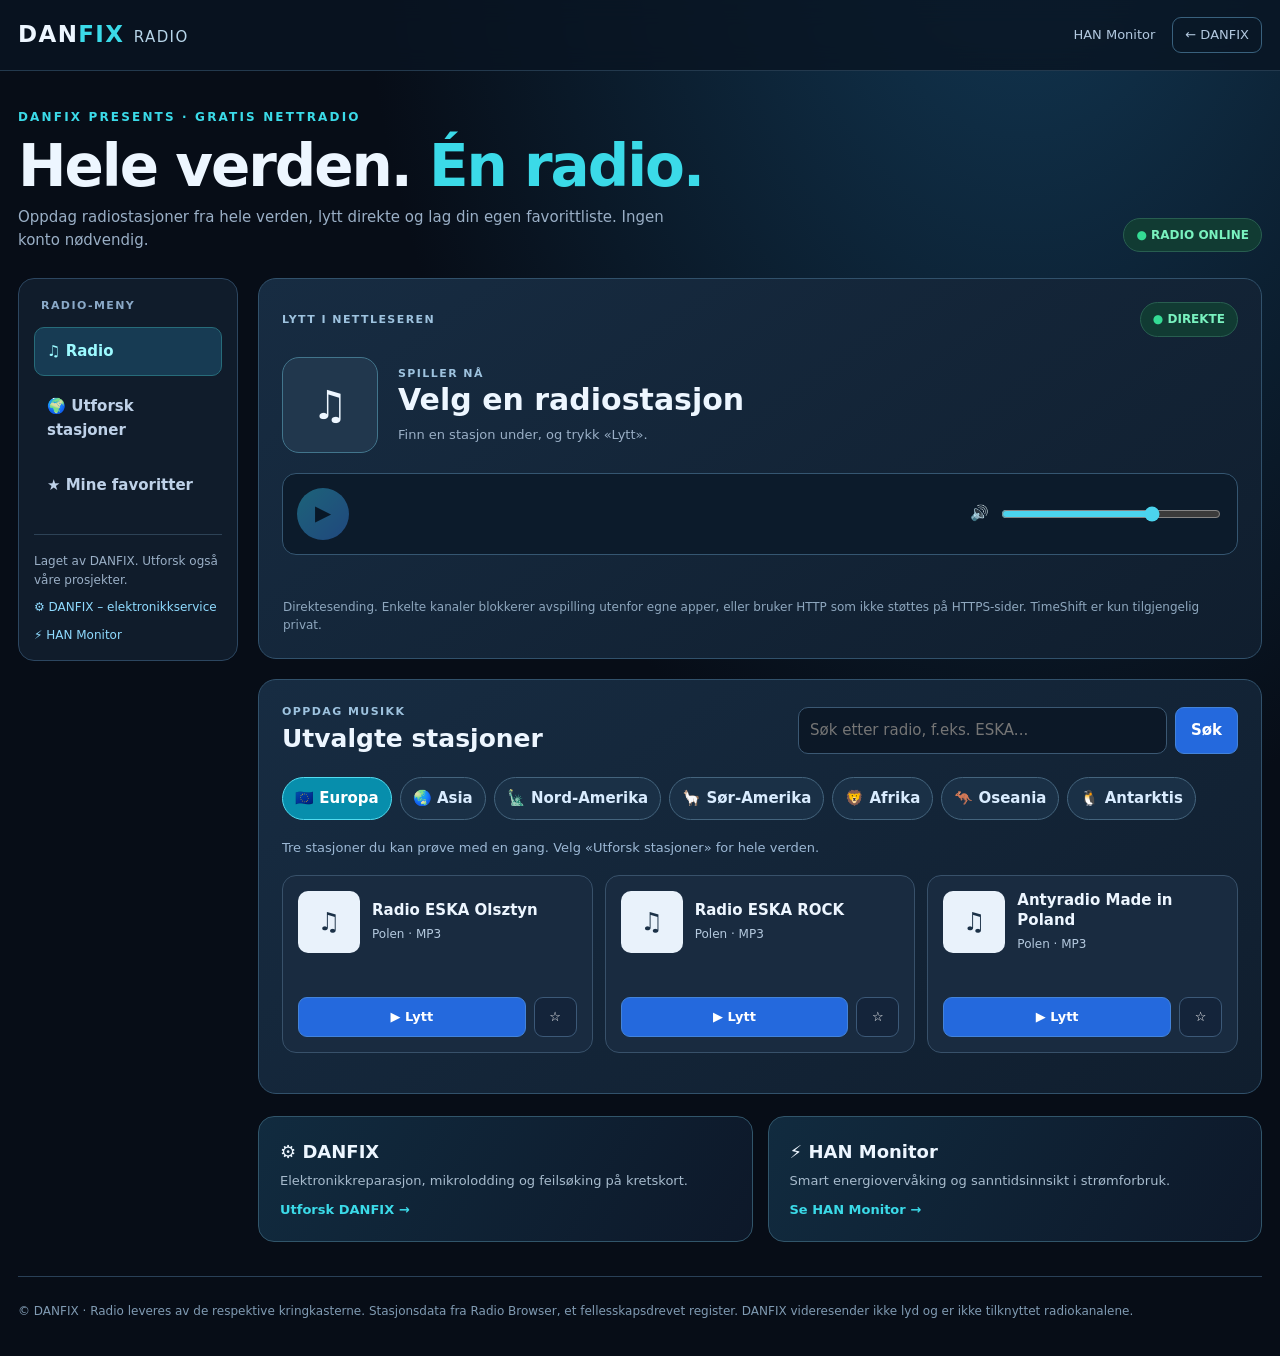
==== radio/index.html @ 921ca4c4 "Publish DANFIX RADIO public player at /radio/" ====
<!doctype html>
<html lang="nb">
<head>
<meta charset="utf-8">
<meta name="viewport" content="width=device-width,initial-scale=1">
<meta name="theme-color" content="#07111e">
<meta name="description" content="DANFIX RADIO – hør radiostasjoner fra hele verden. Utforsk land, finn favoritter og lytt gratis i nettleseren.">
<title>DANFIX RADIO | Radio fra hele verden</title>
<link rel="icon" href="../favicon.svg" type="image/svg+xml">
<style>
:root{color-scheme:dark;--bg:#070d17;--panel:#111e30;--panel2:#1b2c42;--line:#2c4660;--ink:#edf6ff;--muted:#9aafc6;--cyan:#3bdae8;--blue:#377df3;--green:#4ee3a5}
*{box-sizing:border-box}body{margin:0;background:radial-gradient(ellipse at 80% -10%,#123854 0,transparent 46%),var(--bg);color:var(--ink);font:15px/1.55 system-ui,-apple-system,"Segoe UI",sans-serif}a{color:inherit;text-decoration:none}button,input{font:inherit}button{cursor:pointer}button:focus-visible,a:focus-visible,input:focus-visible{outline:2px solid var(--cyan);outline-offset:3px}
.wrap{width:min(1320px,calc(100% - 36px));margin:auto}.top{border-bottom:1px solid #23394d;background:#091522ce;backdrop-filter:blur(12px)}.topin{display:flex;justify-content:space-between;gap:15px;align-items:center;padding:17px 0}.brand{font-size:23px;letter-spacing:.06em;font-weight:900}.brand span{color:var(--cyan)}.toplinks{display:flex;gap:17px;align-items:center;font-size:13px;color:#b3c9e0}.toplinks a:hover{color:var(--cyan)}.back{border:1px solid #39617d;border-radius:9px;padding:7px 12px}
.hero{display:flex;justify-content:space-between;gap:22px;align-items:end;padding:37px 0 26px}.eyebrow{color:var(--cyan);font-size:12px;letter-spacing:.18em;font-weight:850}.hero h1{font-size:clamp(34px,5vw,58px);line-height:1.05;margin:9px 0 9px;letter-spacing:-.035em}.hero h1 span{color:var(--cyan)}.hero p{color:var(--muted);max-width:670px;margin:0}.live{border:1px solid #285e50;background:#113b33;color:#79f2bf;border-radius:50px;padding:7px 12px;font-size:12px;font-weight:850;white-space:nowrap}.live:before{content:"● ";color:#34db94}
.layout{display:grid;grid-template-columns:220px minmax(0,1fr);gap:20px;align-items:start}.sidebar{position:sticky;top:17px;background:#101c2b;border:1px solid var(--line);border-radius:16px;padding:15px}.sidetitle{color:#8aa9c8;letter-spacing:.13em;font-size:11px;font-weight:800;margin:3px 7px 13px}.navbtn{width:100%;text-align:left;border:1px solid transparent;border-radius:10px;color:#bed1e8;background:transparent;padding:12px;font-weight:750;margin-bottom:6px}.navbtn.active,.navbtn:hover{background:#173b53;border-color:#276c7a;color:#9cfaff}.asidepromo{border-top:1px solid #2d4256;padding-top:17px;margin-top:18px;color:var(--muted);font-size:12px}.asidepromo a{display:block;margin-top:9px;color:#8fdbff}
.panel{background:linear-gradient(145deg,#172c42,#101e2e);border:1px solid #31516b;border-radius:18px;padding:23px;margin-bottom:20px}.playerhead{display:flex;justify-content:space-between;gap:12px;align-items:center}.kicker{font-weight:850;font-size:11px;color:#9ec3df;letter-spacing:.13em}.now{display:flex;align-items:center;gap:20px;margin:20px 0}.art{width:96px;height:96px;background:#21374d;border:1px solid #42758c;border-radius:17px;display:grid;place-items:center;flex:none;overflow:hidden;font-size:40px}.art img{max-width:100%;max-height:100%;object-fit:contain}.now h2{font-size:clamp(20px,2.5vw,30px);margin:0 0 7px;line-height:1.2;overflow-wrap:anywhere}.subtle{color:var(--muted);font-size:13px}.controls{display:flex;align-items:center;gap:15px;border:1px solid #355671;border-radius:14px;padding:14px;background:#0c1b2b}.play{height:52px;width:52px;border:none;border-radius:50%;background:linear-gradient(135deg,#37cff0,#408bfb);color:#031323;font-weight:900;font-size:21px;flex:none}.play:disabled{opacity:.4}.vol{flex:1;display:flex;align-items:center;gap:10px;justify-content:flex-end}.vol input{accent-color:#4bd4ee;width:min(220px,60%)}.status{min-height:23px;color:#8bd8ff;margin:12px 2px 0;font-size:13px}.status.error{color:#ffadb5}.hint{margin:8px 1px 0;color:#8ea7be;font-size:12px}
.browsehead{display:flex;gap:13px;align-items:center;justify-content:space-between;flex-wrap:wrap}.browsehead h2{margin:0;font-size:25px}.search{display:flex;gap:8px;flex:1;max-width:440px;min-width:240px}.search input{min-width:0;flex:1;background:#0c1827;border:1px solid #3b5873;border-radius:10px;color:#eef5ff;padding:11px}.btn{border:1px solid #4383da;background:#2469dd;color:#fff;font-weight:750;border-radius:9px;padding:10px 15px}.btn:hover{filter:brightness(1.13)}.btn.outline{background:#14243a;border-color:#3c5978}.btn:disabled{opacity:.45;cursor:not-allowed}
.tabs{display:flex;gap:8px;flex-wrap:wrap;margin:18px 0}.tab{padding:9px 12px;border-radius:50px;background:#1a3046;border:1px solid #44647d;color:#d9ecff;font-weight:700}.tab.active{background:#078eac;border-color:#53dcf0;color:white}
.sectiontitle{font-size:19px;margin:15px 0 7px}.count{color:#9cb8d5;font-size:13px}.countries{display:grid;grid-template-columns:repeat(auto-fill,minmax(133px,1fr));gap:11px;margin-top:16px}.country{min-height:147px;border:1px solid #38516a;background:#1a2a3d;border-radius:14px;color:#ecf4ff;display:flex;flex-direction:column;align-items:center;justify-content:center;gap:7px;padding:12px 6px;text-align:center}.country:hover,.station:hover{border-color:#4dcce3;background:#20374d}.flag{width:85px;height:61px;display:grid;place-items:center;font-size:48px}.flag img{width:80px;max-height:53px;object-fit:contain;border-radius:2px;filter:drop-shadow(0 4px 4px #0006)}.country strong{font-size:13px;line-height:1.25}.country small{font-size:12px;color:#a5bdd5}
.stations{display:grid;grid-template-columns:repeat(auto-fill,minmax(245px,1fr));gap:12px;margin-top:17px}.station{border:1px solid #38516a;border-radius:14px;background:#192b40;padding:15px;min-height:178px;display:flex;flex-direction:column;gap:13px}.stationtop{display:flex;gap:12px;align-items:center;min-width:0}.logo{width:62px;height:62px;border-radius:10px;background:#e9f2fb;color:#1b3147;display:grid;place-items:center;flex:none;overflow:hidden;font-size:25px}.logo img{width:100%;height:100%;object-fit:contain}.stationname{font-weight:800;font-size:15px;line-height:1.3;overflow-wrap:anywhere}.stationmeta{color:#b4c9de;font-size:12px;margin-top:5px}.stationactions{display:flex;gap:8px;margin-top:auto}.stationactions .btn{flex:1;font-size:13px;padding:9px}.stationactions .heart{flex:none;min-width:43px}.muted{color:var(--muted)}.hidden{display:none!important}.footerpromos{display:grid;grid-template-columns:1fr 1fr;gap:15px;margin:22px 0 34px}.promo{border:1px solid #31556a;background:linear-gradient(120deg,#112b3f,#0d1829);padding:21px;border-radius:16px;display:block}.promo:hover{border-color:#52dfdf}.promo strong{font-size:18px}.promo p{margin:5px 0 0;color:#a7bbcd;font-size:13px}.promo .arrow{color:var(--cyan);font-weight:700;font-size:13px;margin-top:9px}footer{border-top:1px solid #294057;padding:25px 0 35px;color:#809bb3;font-size:12px}
@media(max-width:760px){.layout{display:block}.sidebar{position:static;display:flex;flex-wrap:wrap;align-items:center;gap:6px;margin-bottom:15px;padding:9px}.sidetitle,.asidepromo{display:none}.navbtn{width:auto;flex:1;text-align:center;margin:0}.hero{padding:25px 0 21px}.live{display:none}.panel{padding:16px}.footerpromos{grid-template-columns:1fr}.toplinks{gap:8px}.toplinks .optional{display:none}}@media(max-width:460px){.wrap{width:calc(100% - 22px)}.search{min-width:100%;max-width:none}.countries{grid-template-columns:repeat(2,minmax(0,1fr))}.now{gap:12px}.art{height:77px;width:77px}.vol input{width:95px}.brand{font-size:19px}.toplinks{font-size:12px}}
</style>
</head>
<body>
<header class="top"><div class="wrap topin"><a class="brand" href="../" aria-label="DANFIX hjemmeside">DAN<span>FIX</span> <span style="font-weight:500;color:#b7d5e9;font-size:15px">RADIO</span></a><div class="toplinks"><a class="optional" href="https://hanmonitor.no/" target="_blank" rel="noopener">HAN Monitor</a><a class="back" href="../">← DANFIX</a></div></div></header>
<div class="wrap">
<div class="hero"><div><div class="eyebrow">DANFIX PRESENTS · GRATIS NETTRADIO</div><h1>Hele verden. <span>Én radio.</span></h1><p>Oppdag radiostasjoner fra hele verden, lytt direkte og lag din egen favorittliste. Ingen konto nødvendig.</p></div><div class="live">RADIO ONLINE</div></div>
<div class="layout">
<aside class="sidebar"><div class="sidetitle">RADIO-MENY</div><button class="navbtn active" data-view="radio">♫ Radio</button><button class="navbtn" data-view="browser">🌍 Utforsk stasjoner</button><button class="navbtn" data-view="favorites">★ Mine favoritter</button><div class="asidepromo">Laget av DANFIX. Utforsk også våre prosjekter.<a href="../">⚙ DANFIX – elektronikkservice</a><a href="https://hanmonitor.no/" target="_blank" rel="noopener">⚡ HAN Monitor</a></div></aside>
<main>
<section class="panel" id="playerPanel">
<div class="playerhead"><span class="kicker">LYTT I NETTLESEREN</span><span class="live">DIREKTE</span></div>
<div class="now"><div class="art" id="nowArt">♫</div><div><div class="kicker">SPILLER NÅ</div><h2 id="nowTitle">Velg en radiostasjon</h2><div class="subtle" id="nowDetail">Finn en stasjon under, og trykk «Lytt».</div></div></div>
<div class="controls"><button class="play" id="toggle" aria-label="Spill eller pause" disabled>▶</button><div class="vol"><span aria-hidden="true">🔊</span><input id="volume" type="range" min="0" max="100" value="70" aria-label="Volum"></div></div>
<audio id="audio" preload="none"></audio><div class="status" id="status" role="status" aria-live="polite"></div><p class="hint">Direktesending. Enkelte kanaler blokkerer avspilling utenfor egne apper, eller bruker HTTP som ikke støttes på HTTPS-sider. TimeShift er kun tilgjengelig privat.</p>
</section>
<section class="panel" id="catalog">
<div class="browsehead"><div><div class="kicker">OPPDAG MUSIKK</div><h2 id="heading">Utforsk radiostasjoner</h2></div><form class="search" id="searchForm"><input id="searchInput" type="search" minlength="2" placeholder="Søk etter radio, f.eks. ESKA..." aria-label="Søk etter radiostasjon" required><button class="btn" type="submit">Søk</button></form></div>
<div id="continentTabs" class="tabs"></div><div class="count" id="notice" aria-live="polite">Laster radiokatalogen…</div>
<div class="countries" id="countries"></div><div class="stations hidden" id="stations"></div><div style="text-align:center;margin-top:17px"><button class="btn outline hidden" id="more">Vis flere stasjoner</button></div>
</section>
<div class="footerpromos">
<a class="promo" href="../"><strong>⚙ DANFIX</strong><p>Elektronikkreparasjon, mikrolodding og feilsøking på kretskort.</p><div class="arrow">Utforsk DANFIX →</div></a>
<a class="promo" href="https://hanmonitor.no/" target="_blank" rel="noopener"><strong>⚡ HAN Monitor</strong><p>Smart energiovervåking og sanntidsinnsikt i strømforbruk.</p><div class="arrow">Se HAN Monitor →</div></a>
</div>
</main></div>
<footer>© DANFIX · Radio leveres av de respektive kringkasterne. Stasjonsdata fra Radio Browser, et fellesskapsdrevet register. DANFIX videresender ikke lyd og er ikke tilknyttet radiokanalene.</footer>
</div>
<script>
"use strict";
const $=id=>document.getElementById(id);
const audio=$("audio"),status=$("status");
const mirrors=["https://de1.api.radio-browser.info","https://at1.api.radio-browser.info","https://nl1.api.radio-browser.info"];
const continents=[
{id:"EU",name:"Europa",icon:"🇪🇺",codes:"AD AL AT AX BA BE BG BY CH CY CZ DE DK EE ES FI FO FR GB GG GI GR HR HU IE IM IS IT JE LI LT LU LV MC MD ME MK MT NL NO PL PT RO RS RU SE SI SJ SK SM TR UA VA XK"},
{id:"AS",name:"Asia",icon:"🌏",codes:"AE AF AM AZ BD BH BN BT CN GE HK ID IL IN IQ IR JO JP KG KH KP KR KW KZ LA LB LK MM MN MO MV MY NP PH PK PS QA SA SG SY TH TJ TL TM TW UZ VN YE"},
{id:"NA",name:"Nord-Amerika",icon:"🗽",codes:"AG AI AW BB BL BM BQ BS BZ CA CR CU CW DM DO GD GL GP GT HN HT JM KN KY LC MF MQ MS MX NI PA PM PR SV SX TC TT US VG VI"},
{id:"SA",name:"Sør-Amerika",icon:"🦙",codes:"AR BO CL CO EC FK GF GY PE PY SR UY VE"},
{id:"AF",name:"Afrika",icon:"🦁",codes:"AO BF BI BJ BW CD CF CG CI CM CV DJ DZ EG EH ER ET GA GH GM GN GQ GW KE KM LR LS LY MA MG ML MR MU MW MZ NA NE NG RE RW SC SD SH SL SO SS ST SZ TD TG TN TZ UG YT ZA ZM ZW"},
{id:"OC",name:"Oseania",icon:"🦘",codes:"AS AU CK FJ FM GU KI MH MP NC NF NR NU NZ PF PG PN PW SB TK TO TV UM VU WF WS"},
{id:"AN",name:"Antarktis",icon:"🐧",codes:"AQ BV GS HM TF"}];
const sample=[
{name:"Radio ESKA Olsztyn",url:"https://ic1.smcdn.pl/2520-1.mp3",countrycode:"PL",favicon:"https://www.eska.pl/favicon.ico",codec:"MP3"},
{name:"Radio ESKA ROCK",url:"https://ic2.smcdn.pl/5380-1.mp3",countrycode:"PL",favicon:"",codec:"MP3"},
{name:"Antyradio Made in Poland",url:"https://an01.cdn.eurozet.pl/ANTPOL.mp3",countrycode:"PL",favicon:"",codec:"MP3"}
];
let countries=[],current="EU",page="radio",query=null,offset=0,loading=false,active=null;
const LIMIT=36,locale=new Intl.DisplayNames(["nb"],{type:"region"});
let favorites=[];try{const x=JSON.parse(localStorage.getItem("danfix-radio-favorites-v1")||"[]");if(Array.isArray(x))favorites=x.filter(v=>v&&typeof v.url==="string"&&typeof v.name==="string").slice(0,200)}catch{}
function safe(url){try{const x=new URL(url,location.href);return ["https:","http:"].includes(x.protocol)&&!x.username&&!x.password?x.href:null}catch{return null}}
function el(tag,cls,txt){const x=document.createElement(tag);if(cls)x.className=cls;if(txt!==undefined)x.textContent=String(txt);return x}
function flag(code){return /^[A-Z]{2}$/.test(code)?[...code].map(c=>String.fromCodePoint(c.charCodeAt(0)+127397)).join(""):"🌐"}
function countryName(code){try{return locale.of(code)||code}catch{return code}}
function say(t,error=false){status.textContent=t;status.className="status"+(error?" error":"")}
function note(t){$("notice").textContent=t}
function normalize(s){return {name:String(s.name||"Ukjent stasjon").trim().slice(0,90),url:safe(s.url_resolved)||safe(s.url),favicon:safe(s.favicon)||"",countrycode:String(s.countrycode||"").toUpperCase(),codec:String(s.codec||"").slice(0,15),bitrate:Number(s.bitrate)||0}}
function key(s){return (safe(s.url)||"").replace(/\/$/,"")}
function liked(s){return favorites.some(f=>key(f)===key(s))}
function store(){try{localStorage.setItem("danfix-radio-favorites-v1",JSON.stringify(favorites))}catch{say("Kunne ikke lagre favoritter lokalt.",true)}}
function setArt(host,url){host.replaceChildren();if(!url){host.textContent="♫";return}const im=el("img");im.src=url;im.alt="";im.referrerPolicy="no-referrer";im.onerror=()=>{host.textContent="♫"};host.append(im)}
function play(s){if(!s.url)return say("Radiostasjonen har ingen lydadresse.",true);active=s;$("nowTitle").textContent=s.name;$("nowDetail").textContent=[s.countrycode?s.countrycode:"",s.codec,"Direktesending"].filter(Boolean).join(" · ");setArt($("nowArt"),s.favicon);if(s.favicon){let icon=document.querySelector('link[rel="icon"]');if(icon)icon.href=s.favicon}
audio.pause();audio.src=s.url;audio.load();$("toggle").disabled=false;$("toggle").textContent="▶";setView("radio");say("Kobler til "+s.name+"…");
if(location.protocol==="https:"&&new URL(s.url).protocol==="http:"){say("Denne stasjonen bruker ukryptert HTTP og kan bli blokkert av nettleseren. Velg en HTTPS-stasjon.",true);return}
audio.play().then(()=>{say("Du lytter til "+s.name);$("toggle").textContent="Ⅱ"}).catch(e=>{say("Avspilling ble blokkert eller strømmen er utilgjengelig: "+e.message,true)})}
function card(s){const c=el("article","station"),top=el("div","stationtop"),logo=el("div","logo"),info=el("div"),n=el("div","stationname",s.name),meta=el("div","stationmeta",[s.countrycode?countryName(s.countrycode):"",s.codec,s.bitrate?s.bitrate+" kb/s":""].filter(Boolean).join(" · "));setArt(logo,s.favicon);info.append(n,meta);top.append(logo,info);const a=el("div","stationactions"),p=el("button","btn","▶ Lytt"),f=el("button","btn outline heart",liked(s)?"★":"☆");p.onclick=()=>play(s);f.title="Legg til eller fjern fra favoritter";f.setAttribute("aria-label",f.title);f.onclick=()=>{if(liked(s)){favorites=favorites.filter(x=>key(x)!==key(s))}else{favorites.unshift(s);favorites=favorites.slice(0,200)}store();f.textContent=liked(s)?"★":"☆";if(page==="favorites")showFavorites();else say(liked(s)?"Lagt til i favoritter: "+s.name:"Fjernet fra favoritter: "+s.name)};a.append(p,f);c.append(top,a);return c}
function showStations(rows,label){$("heading").textContent=label;$("countries").classList.add("hidden");$("stations").classList.remove("hidden");const grid=$("stations");grid.replaceChildren();rows.forEach(s=>{if(s.url)grid.append(card(s))});note(rows.length+" stasjoner");$("more").classList.add("hidden")}
function setView(v){page=v;document.querySelectorAll("[data-view]").forEach(b=>b.classList.toggle("active",b.dataset.view===v));$("playerPanel").classList.toggle("hidden",v==="browser"||v==="favorites");$("catalog").classList.toggle("hidden",false);$("continentTabs").classList.toggle("hidden",v==="favorites");$("searchForm").classList.toggle("hidden",v==="favorites");if(v==="favorites"){showFavorites()}else if(v==="radio"){showRecommended()}else{showCountries()}}
function showFavorites(){showStations(favorites,"★ Mine favoritter");if(!favorites.length)note("Ingen favoritter ennå. Søk etter en stasjon og trykk ☆ for å lagre den.")}
function showRecommended(){showStations(sample.map(normalize),"Utvalgte stasjoner");note("Tre stasjoner du kan prøve med en gang. Velg «Utforsk stasjoner» for hele verden.")}
function showCountries(){const co=continents.find(x=>x.id===current);if(!co)return;$("heading").textContent=co.icon+" "+co.name;$("countries").classList.remove("hidden");$("stations").classList.add("hidden");$("more").classList.add("hidden");const host=$("countries");host.replaceChildren();const allowed=new Set(co.codes.split(" "));const arr=countries.filter(c=>allowed.has(c.iso_3166_1)).sort((a,b)=>{if(current==="EU"){const rank=x=>x==="NO"?-2:x==="PL"?-1:0;const d=rank(a.iso_3166_1)-rank(b.iso_3166_1);if(d)return d}return countryName(a.iso_3166_1).localeCompare(countryName(b.iso_3166_1),"nb")});arr.forEach(c=>{const code=c.iso_3166_1,b=el("button","country"),f=el("span","flag"),im=el("img");im.src="https://flagcdn.com/w80/"+code.toLowerCase()+".png";im.alt="Flagget til "+countryName(code);im.loading="lazy";im.onerror=()=>{f.textContent=flag(code)};f.append(im);b.append(f,el("strong","",countryName(code)),el("small","",Number(c.stationcount).toLocaleString("nb-NO")+" stasjoner"));b.onclick=()=>browse({type:"country",code,label:flag(code)+" "+countryName(code)});host.append(b)});note(arr.length?arr.length+" land. Velg et land for å se radiostasjonene.":"Ingen land tilgjengelig. Prøv et søk.")}
function drawTabs(){const host=$("continentTabs");host.replaceChildren();continents.forEach(c=>{const b=el("button","tab"+(c.id===current?" active":""),c.icon+" "+c.name);b.onclick=()=>{current=c.id;drawTabs();showCountries();page="browser"};host.append(b)})}
async function api(path,params={}){const q=new URLSearchParams(params).toString();let last;for(const base of mirrors){const ctrl=new AbortController(),t=setTimeout(()=>ctrl.abort(),9000);try{const r=await fetch(base+path+(q?"?"+q:""),{signal:ctrl.signal,headers:{Accept:"application/json"}});if(!r.ok)throw Error("HTTP "+r.status);const x=await r.json();if(!Array.isArray(x))throw Error("Feil API-format");return x}catch(e){last=e}finally{clearTimeout(t)}}throw last||Error("Radiokatalogen er utilgjengelig")}
async function browse(q,more=false){if(loading)return;loading=true;if(!more){query=q;offset=0;$("stations").replaceChildren()}$("heading").textContent=q.label;$("countries").classList.add("hidden");$("stations").classList.remove("hidden");$("more").classList.add("hidden");note("Laster stasjoner…");let path="/json/stations/search",params={hidebroken:"true",limit:String(LIMIT),offset:String(offset),order:"clickcount",reverse:"true"};if(q.type==="country")path="/json/stations/bycountrycodeexact/"+encodeURIComponent(q.code);if(q.type==="search")params.name=q.name;try{const result=await api(path,params);const rows=result.map(normalize).filter(x=>x.url);rows.forEach(x=>$("stations").append(card(x)));offset+=result.length;$("more").classList.toggle("hidden",result.length<LIMIT);note($("stations").children.length+" stasjoner funnet. Trykk «Lytt» for å starte.")}catch(e){note("Kunne ikke laste radiostasjoner: "+e.message)}finally{loading=false}}
$("searchForm").onsubmit=e=>{e.preventDefault();const q=$("searchInput").value.trim();if(q.length<2)return;page="browser";document.querySelectorAll("[data-view]").forEach(b=>b.classList.toggle("active",b.dataset.view==="browser"));$("playerPanel").classList.add("hidden");browse({type:"search",name:q,label:'Søkeresultater: '+q})};
$("more").onclick=()=>{if(query)browse(query,true)};
document.querySelectorAll("[data-view]").forEach(b=>b.onclick=()=>setView(b.dataset.view));
$("toggle").onclick=()=>{if(!active)return;if(audio.paused){audio.play().then(()=>{$("toggle").textContent="Ⅱ";say("Du lytter til "+active.name)}).catch(e=>say(e.message,true))}else{audio.pause();$("toggle").textContent="▶";say("Satt på pause")}};
$("volume").oninput=e=>{audio.volume=Number(e.target.value)/100};audio.volume=.7;
audio.addEventListener("play",()=>{$("toggle").textContent="Ⅱ"});audio.addEventListener("pause",()=>{$("toggle").textContent="▶"});audio.addEventListener("error",()=>{if(active)say("Strømmen kunne ikke spilles. Prøv en annen stasjon.",true)});
drawTabs();setView("radio");
api("/json/countries").then(rows=>{countries=rows.filter(x=>/^[A-Z]{2}$/.test(x.iso_3166_1||"")&&Number(x.stationcount)>0);if(page==="browser")showCountries()}).catch(e=>{if(page==="browser")note("Katalog utilgjengelig. Prøv å søke på stasjonsnavn.")});
</script>
</body></html>
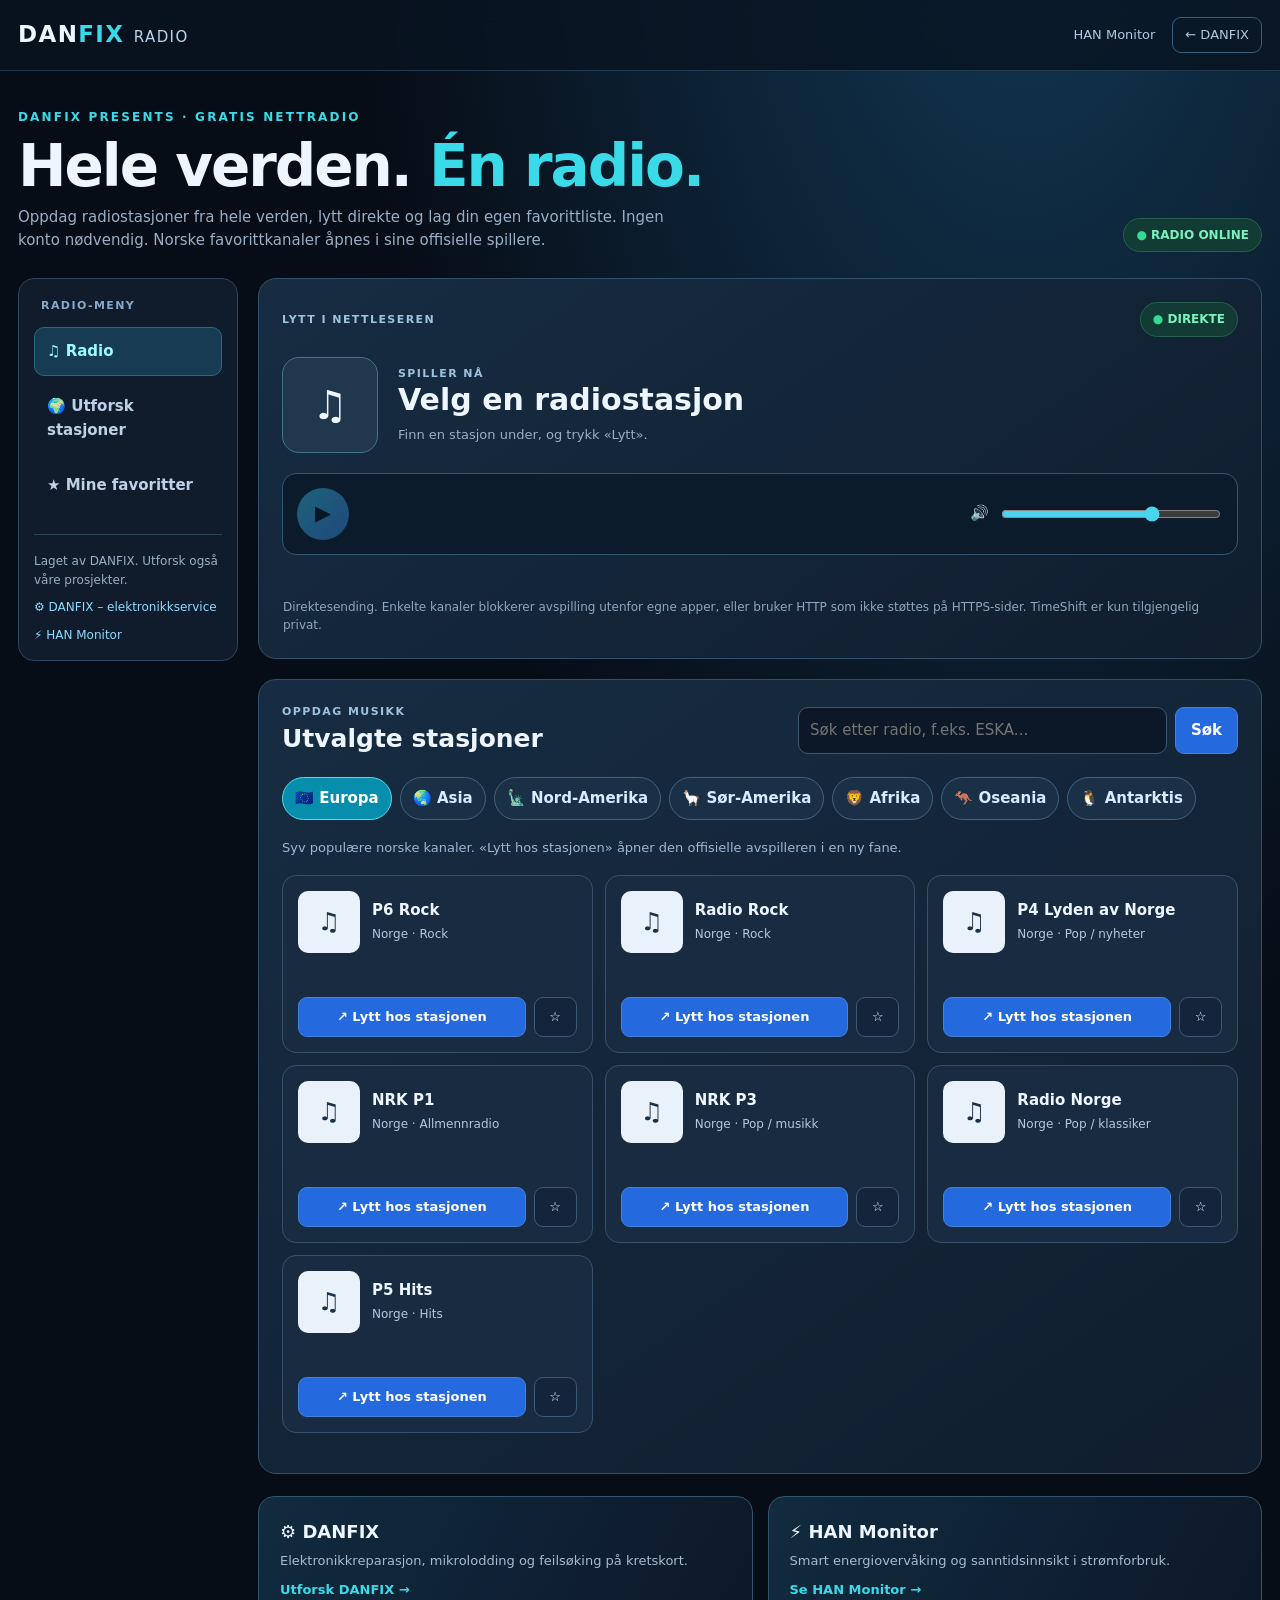
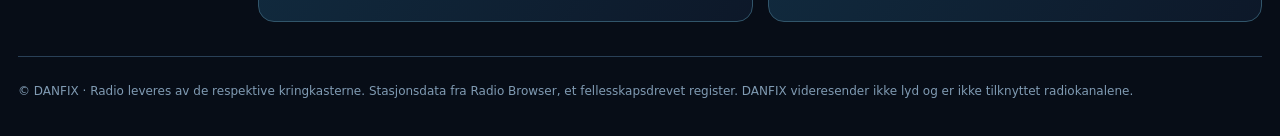
==== commit 6dbda1bd: "Replace non-playing featured stations with seven Norwegian official radio links" ====
--- a/radio/index.html
+++ b/radio/index.html
@@ -24,7 +24,7 @@
 <body>
 <header class="top"><div class="wrap topin"><a class="brand" href="../" aria-label="DANFIX hjemmeside">DAN<span>FIX</span> <span style="font-weight:500;color:#b7d5e9;font-size:15px">RADIO</span></a><div class="toplinks"><a class="optional" href="https://hanmonitor.no/" target="_blank" rel="noopener">HAN Monitor</a><a class="back" href="../">← DANFIX</a></div></div></header>
 <div class="wrap">
-<div class="hero"><div><div class="eyebrow">DANFIX PRESENTS · GRATIS NETTRADIO</div><h1>Hele verden. <span>Én radio.</span></h1><p>Oppdag radiostasjoner fra hele verden, lytt direkte og lag din egen favorittliste. Ingen konto nødvendig.</p></div><div class="live">RADIO ONLINE</div></div>
+<div class="hero"><div><div class="eyebrow">DANFIX PRESENTS · GRATIS NETTRADIO</div><h1>Hele verden. <span>Én radio.</span></h1><p>Oppdag radiostasjoner fra hele verden, lytt direkte og lag din egen favorittliste. Ingen konto nødvendig. Norske favorittkanaler åpnes i sine offisielle spillere.</p></div><div class="live">RADIO ONLINE</div></div>
 <div class="layout">
 <aside class="sidebar"><div class="sidetitle">RADIO-MENY</div><button class="navbtn active" data-view="radio">♫ Radio</button><button class="navbtn" data-view="browser">🌍 Utforsk stasjoner</button><button class="navbtn" data-view="favorites">★ Mine favoritter</button><div class="asidepromo">Laget av DANFIX. Utforsk også våre prosjekter.<a href="../">⚙ DANFIX – elektronikkservice</a><a href="https://hanmonitor.no/" target="_blank" rel="noopener">⚡ HAN Monitor</a></div></aside>
 <main>
@@ -60,9 +60,13 @@
 {id:"OC",name:"Oseania",icon:"🦘",codes:"AS AU CK FJ FM GU KI MH MP NC NF NR NU NZ PF PG PN PW SB TK TO TV UM VU WF WS"},
 {id:"AN",name:"Antarktis",icon:"🐧",codes:"AQ BV GS HM TF"}];
 const sample=[
-{name:"Radio ESKA Olsztyn",url:"https://ic1.smcdn.pl/2520-1.mp3",countrycode:"PL",favicon:"https://www.eska.pl/favicon.ico",codec:"MP3"},
-{name:"Radio ESKA ROCK",url:"https://ic2.smcdn.pl/5380-1.mp3",countrycode:"PL",favicon:"",codec:"MP3"},
-{name:"Antyradio Made in Poland",url:"https://an01.cdn.eurozet.pl/ANTPOL.mp3",countrycode:"PL",favicon:"",codec:"MP3"}
+{name:"P6 Rock",url:"https://p6.no/",countrycode:"NO",favicon:"",codec:"Rock",external:true},
+{name:"Radio Rock",url:"https://www.radioplay.no/radiorock",countrycode:"NO",favicon:"",codec:"Rock",external:true},
+{name:"P4 Lyden av Norge",url:"https://www.p4.no/",countrycode:"NO",favicon:"",codec:"Pop / nyheter",external:true},
+{name:"NRK P1",url:"https://radio.nrk.no/direkte/p1",countrycode:"NO",favicon:"",codec:"Allmennradio",external:true},
+{name:"NRK P3",url:"https://radio.nrk.no/direkte/p3",countrycode:"NO",favicon:"",codec:"Pop / musikk",external:true},
+{name:"Radio Norge",url:"https://www.radionorge.no/",countrycode:"NO",favicon:"",codec:"Pop / klassikere",external:true},
+{name:"P5 Hits",url:"https://www.p5.no/",countrycode:"NO",favicon:"",codec:"Hits",external:true}
 ];
 let countries=[],current="EU",page="radio",query=null,offset=0,loading=false,active=null;
 const LIMIT=36,locale=new Intl.DisplayNames(["nb"],{type:"region"});
@@ -73,7 +77,7 @@
 function countryName(code){try{return locale.of(code)||code}catch{return code}}
 function say(t,error=false){status.textContent=t;status.className="status"+(error?" error":"")}
 function note(t){$("notice").textContent=t}
-function normalize(s){return {name:String(s.name||"Ukjent stasjon").trim().slice(0,90),url:safe(s.url_resolved)||safe(s.url),favicon:safe(s.favicon)||"",countrycode:String(s.countrycode||"").toUpperCase(),codec:String(s.codec||"").slice(0,15),bitrate:Number(s.bitrate)||0}}
+function normalize(s){return {name:String(s.name||"Ukjent stasjon").trim().slice(0,90),url:safe(s.url_resolved)||safe(s.url),favicon:safe(s.favicon)||"",countrycode:String(s.countrycode||"").toUpperCase(),codec:String(s.codec||"").slice(0,15),bitrate:Number(s.bitrate)||0,external:s.external===true}}
 function key(s){return (safe(s.url)||"").replace(/\/$/,"")}
 function liked(s){return favorites.some(f=>key(f)===key(s))}
 function store(){try{localStorage.setItem("danfix-radio-favorites-v1",JSON.stringify(favorites))}catch{say("Kunne ikke lagre favoritter lokalt.",true)}}
@@ -82,11 +86,11 @@
 audio.pause();audio.src=s.url;audio.load();$("toggle").disabled=false;$("toggle").textContent="▶";setView("radio");say("Kobler til "+s.name+"…");
 if(location.protocol==="https:"&&new URL(s.url).protocol==="http:"){say("Denne stasjonen bruker ukryptert HTTP og kan bli blokkert av nettleseren. Velg en HTTPS-stasjon.",true);return}
 audio.play().then(()=>{say("Du lytter til "+s.name);$("toggle").textContent="Ⅱ"}).catch(e=>{say("Avspilling ble blokkert eller strømmen er utilgjengelig: "+e.message,true)})}
-function card(s){const c=el("article","station"),top=el("div","stationtop"),logo=el("div","logo"),info=el("div"),n=el("div","stationname",s.name),meta=el("div","stationmeta",[s.countrycode?countryName(s.countrycode):"",s.codec,s.bitrate?s.bitrate+" kb/s":""].filter(Boolean).join(" · "));setArt(logo,s.favicon);info.append(n,meta);top.append(logo,info);const a=el("div","stationactions"),p=el("button","btn","▶ Lytt"),f=el("button","btn outline heart",liked(s)?"★":"☆");p.onclick=()=>play(s);f.title="Legg til eller fjern fra favoritter";f.setAttribute("aria-label",f.title);f.onclick=()=>{if(liked(s)){favorites=favorites.filter(x=>key(x)!==key(s))}else{favorites.unshift(s);favorites=favorites.slice(0,200)}store();f.textContent=liked(s)?"★":"☆";if(page==="favorites")showFavorites();else say(liked(s)?"Lagt til i favoritter: "+s.name:"Fjernet fra favoritter: "+s.name)};a.append(p,f);c.append(top,a);return c}
+function card(s){const c=el("article","station"),top=el("div","stationtop"),logo=el("div","logo"),info=el("div"),n=el("div","stationname",s.name),meta=el("div","stationmeta",[s.countrycode?countryName(s.countrycode):"",s.codec,s.bitrate?s.bitrate+" kb/s":""].filter(Boolean).join(" · "));setArt(logo,s.favicon);info.append(n,meta);top.append(logo,info);const a=el("div","stationactions"),p=el("button","btn","▶ Lytt"),f=el("button","btn outline heart",liked(s)?"★":"☆");p.textContent=s.external?"↗ Lytt hos stasjonen":"▶ Lytt";p.onclick=()=>{if(s.external){const target=safe(s.url);if(target)window.open(target,"_blank","noopener,noreferrer");}else play(s)};f.title="Legg til eller fjern fra favoritter";f.setAttribute("aria-label",f.title);f.onclick=()=>{if(liked(s)){favorites=favorites.filter(x=>key(x)!==key(s))}else{favorites.unshift(s);favorites=favorites.slice(0,200)}store();f.textContent=liked(s)?"★":"☆";if(page==="favorites")showFavorites();else say(liked(s)?"Lagt til i favoritter: "+s.name:"Fjernet fra favoritter: "+s.name)};a.append(p,f);c.append(top,a);return c}
 function showStations(rows,label){$("heading").textContent=label;$("countries").classList.add("hidden");$("stations").classList.remove("hidden");const grid=$("stations");grid.replaceChildren();rows.forEach(s=>{if(s.url)grid.append(card(s))});note(rows.length+" stasjoner");$("more").classList.add("hidden")}
 function setView(v){page=v;document.querySelectorAll("[data-view]").forEach(b=>b.classList.toggle("active",b.dataset.view===v));$("playerPanel").classList.toggle("hidden",v==="browser"||v==="favorites");$("catalog").classList.toggle("hidden",false);$("continentTabs").classList.toggle("hidden",v==="favorites");$("searchForm").classList.toggle("hidden",v==="favorites");if(v==="favorites"){showFavorites()}else if(v==="radio"){showRecommended()}else{showCountries()}}
 function showFavorites(){showStations(favorites,"★ Mine favoritter");if(!favorites.length)note("Ingen favoritter ennå. Søk etter en stasjon og trykk ☆ for å lagre den.")}
-function showRecommended(){showStations(sample.map(normalize),"Utvalgte stasjoner");note("Tre stasjoner du kan prøve med en gang. Velg «Utforsk stasjoner» for hele verden.")}
+function showRecommended(){showStations(sample.map(normalize),"Utvalgte stasjoner");note("Syv populære norske kanaler. «Lytt hos stasjonen» åpner den offisielle avspilleren i en ny fane.")}
 function showCountries(){const co=continents.find(x=>x.id===current);if(!co)return;$("heading").textContent=co.icon+" "+co.name;$("countries").classList.remove("hidden");$("stations").classList.add("hidden");$("more").classList.add("hidden");const host=$("countries");host.replaceChildren();const allowed=new Set(co.codes.split(" "));const arr=countries.filter(c=>allowed.has(c.iso_3166_1)).sort((a,b)=>{if(current==="EU"){const rank=x=>x==="NO"?-2:x==="PL"?-1:0;const d=rank(a.iso_3166_1)-rank(b.iso_3166_1);if(d)return d}return countryName(a.iso_3166_1).localeCompare(countryName(b.iso_3166_1),"nb")});arr.forEach(c=>{const code=c.iso_3166_1,b=el("button","country"),f=el("span","flag"),im=el("img");im.src="https://flagcdn.com/w80/"+code.toLowerCase()+".png";im.alt="Flagget til "+countryName(code);im.loading="lazy";im.onerror=()=>{f.textContent=flag(code)};f.append(im);b.append(f,el("strong","",countryName(code)),el("small","",Number(c.stationcount).toLocaleString("nb-NO")+" stasjoner"));b.onclick=()=>browse({type:"country",code,label:flag(code)+" "+countryName(code)});host.append(b)});note(arr.length?arr.length+" land. Velg et land for å se radiostasjonene.":"Ingen land tilgjengelig. Prøv et søk.")}
 function drawTabs(){const host=$("continentTabs");host.replaceChildren();continents.forEach(c=>{const b=el("button","tab"+(c.id===current?" active":""),c.icon+" "+c.name);b.onclick=()=>{current=c.id;drawTabs();showCountries();page="browser"};host.append(b)})}
 async function api(path,params={}){const q=new URLSearchParams(params).toString();let last;for(const base of mirrors){const ctrl=new AbortController(),t=setTimeout(()=>ctrl.abort(),9000);try{const r=await fetch(base+path+(q?"?"+q:""),{signal:ctrl.signal,headers:{Accept:"application/json"}});if(!r.ok)throw Error("HTTP "+r.status);const x=await r.json();if(!Array.isArray(x))throw Error("Feil API-format");return x}catch(e){last=e}finally{clearTimeout(t)}}throw last||Error("Radiokatalogen er utilgjengelig")}
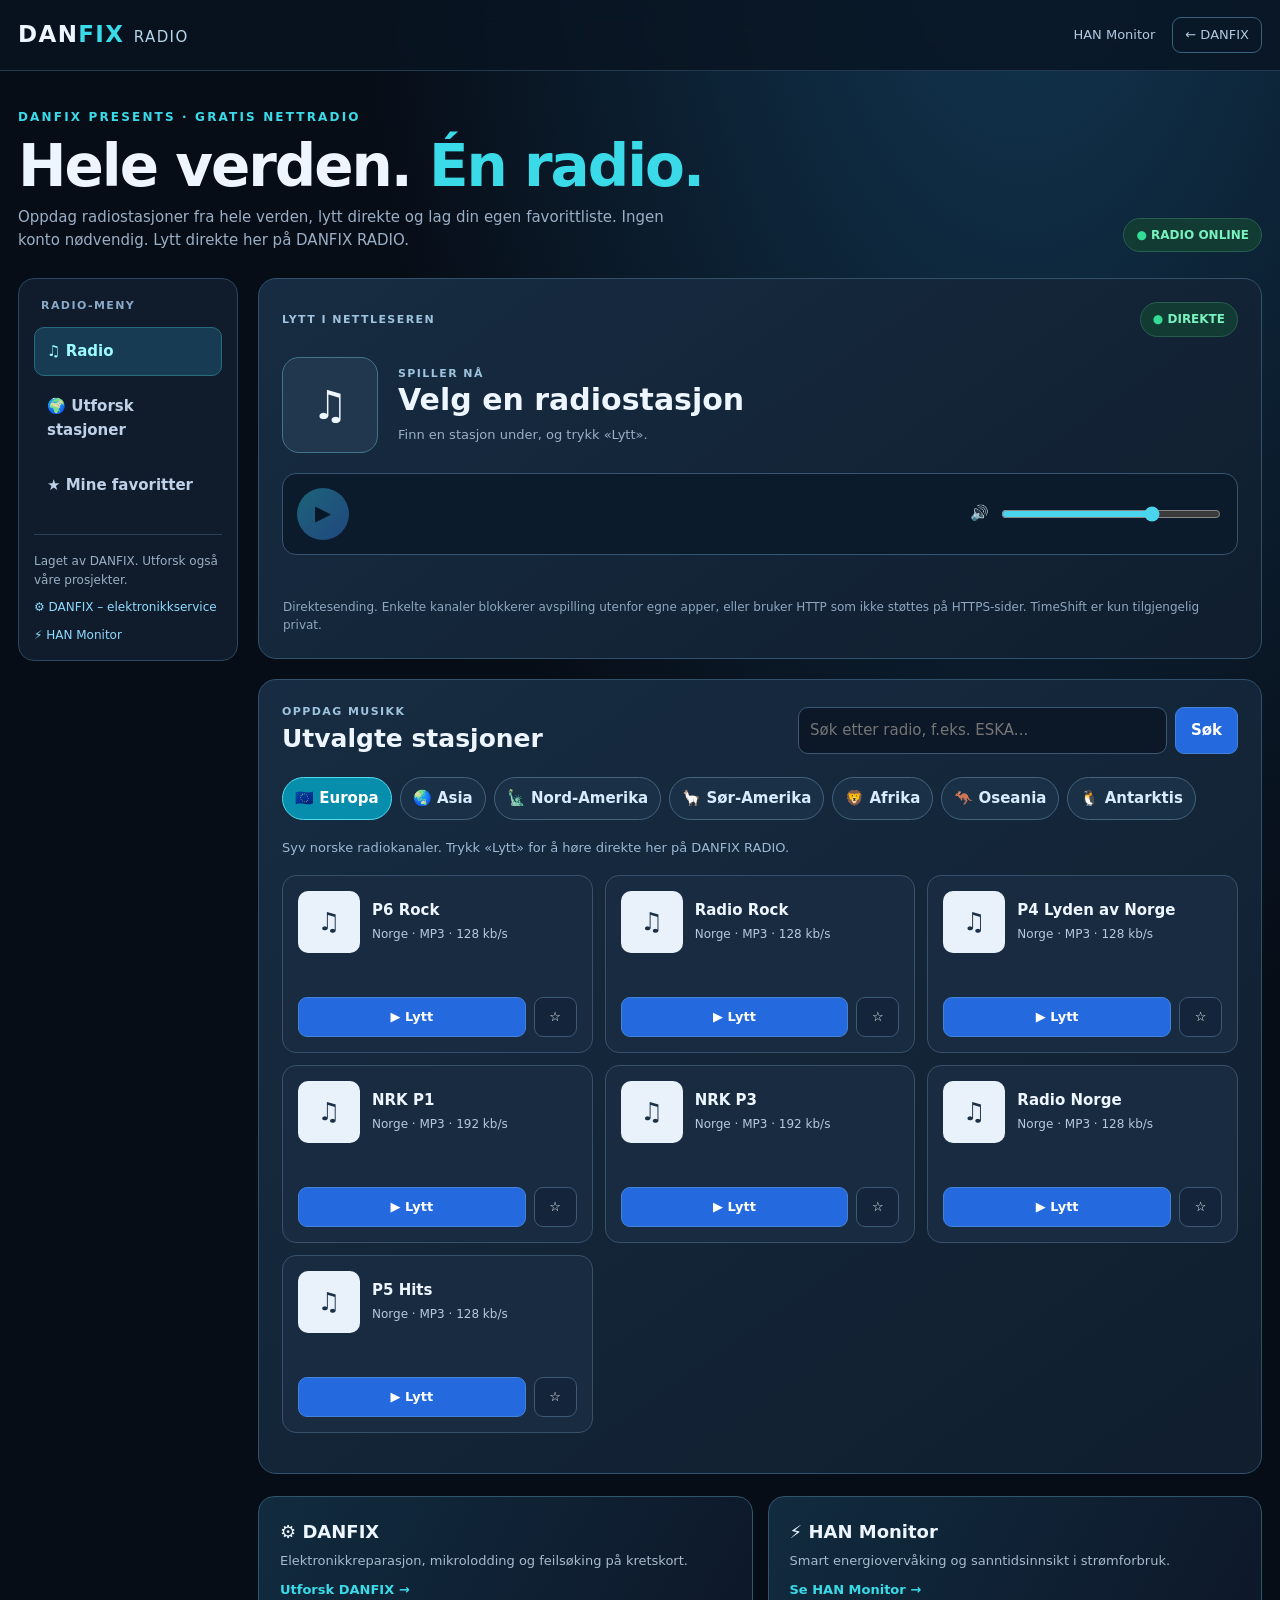
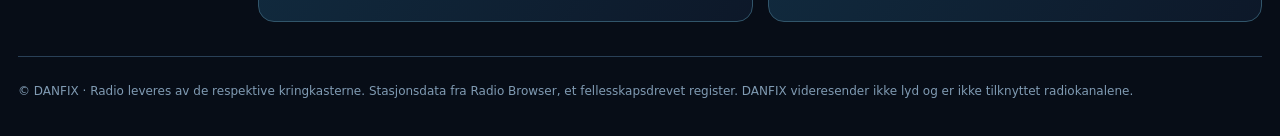
==== commit 2789d21a: "Play verified Norwegian radio MP3 streams inline with station artwork" ====
--- a/radio/index.html
+++ b/radio/index.html
@@ -24,7 +24,7 @@
 <body>
 <header class="top"><div class="wrap topin"><a class="brand" href="../" aria-label="DANFIX hjemmeside">DAN<span>FIX</span> <span style="font-weight:500;color:#b7d5e9;font-size:15px">RADIO</span></a><div class="toplinks"><a class="optional" href="https://hanmonitor.no/" target="_blank" rel="noopener">HAN Monitor</a><a class="back" href="../">← DANFIX</a></div></div></header>
 <div class="wrap">
-<div class="hero"><div><div class="eyebrow">DANFIX PRESENTS · GRATIS NETTRADIO</div><h1>Hele verden. <span>Én radio.</span></h1><p>Oppdag radiostasjoner fra hele verden, lytt direkte og lag din egen favorittliste. Ingen konto nødvendig. Norske favorittkanaler åpnes i sine offisielle spillere.</p></div><div class="live">RADIO ONLINE</div></div>
+<div class="hero"><div><div class="eyebrow">DANFIX PRESENTS · GRATIS NETTRADIO</div><h1>Hele verden. <span>Én radio.</span></h1><p>Oppdag radiostasjoner fra hele verden, lytt direkte og lag din egen favorittliste. Ingen konto nødvendig. Lytt direkte her på DANFIX RADIO.</p></div><div class="live">RADIO ONLINE</div></div>
 <div class="layout">
 <aside class="sidebar"><div class="sidetitle">RADIO-MENY</div><button class="navbtn active" data-view="radio">♫ Radio</button><button class="navbtn" data-view="browser">🌍 Utforsk stasjoner</button><button class="navbtn" data-view="favorites">★ Mine favoritter</button><div class="asidepromo">Laget av DANFIX. Utforsk også våre prosjekter.<a href="../">⚙ DANFIX – elektronikkservice</a><a href="https://hanmonitor.no/" target="_blank" rel="noopener">⚡ HAN Monitor</a></div></aside>
 <main>
@@ -60,13 +60,13 @@
 {id:"OC",name:"Oseania",icon:"🦘",codes:"AS AU CK FJ FM GU KI MH MP NC NF NR NU NZ PF PG PN PW SB TK TO TV UM VU WF WS"},
 {id:"AN",name:"Antarktis",icon:"🐧",codes:"AQ BV GS HM TF"}];
 const sample=[
-{name:"P6 Rock",url:"https://p6.no/",countrycode:"NO",favicon:"",codec:"Rock",external:true},
-{name:"Radio Rock",url:"https://www.radioplay.no/radiorock",countrycode:"NO",favicon:"",codec:"Rock",external:true},
-{name:"P4 Lyden av Norge",url:"https://www.p4.no/",countrycode:"NO",favicon:"",codec:"Pop / nyheter",external:true},
-{name:"NRK P1",url:"https://radio.nrk.no/direkte/p1",countrycode:"NO",favicon:"",codec:"Allmennradio",external:true},
-{name:"NRK P3",url:"https://radio.nrk.no/direkte/p3",countrycode:"NO",favicon:"",codec:"Pop / musikk",external:true},
-{name:"Radio Norge",url:"https://www.radionorge.no/",countrycode:"NO",favicon:"",codec:"Pop / klassikere",external:true},
-{name:"P5 Hits",url:"https://www.p5.no/",countrycode:"NO",favicon:"",codec:"Hits",external:true}
+{name:"P6 Rock",url:"https://p6.p4groupaudio.com/P06_MM",countrycode:"NO",favicon:"https://ddjh0q34m0xak.cloudfront.net/mmo/ncl/f906dad9-93e0-4bbe-a666-45cdf17fa031.png?w=600&ar=1x1",codec:"MP3",bitrate:128},
+{name:"Radio Rock",url:"https://live-bauerno.sharp-stream.com/radiorock_no_mp3",countrycode:"NO",favicon:"https://play-lh.googleusercontent.com/fYQvCLhcxO1HUgQ1KCryYUKqMe8Q0O5c5NKAByP_vFj7wchAV-RJh8oWrIKL4581kCA",codec:"MP3",bitrate:128},
+{name:"P4 Lyden av Norge",url:"https://p4.p4groupaudio.com/P04_MM",countrycode:"NO",favicon:"https://ddjh0q34m0xak.cloudfront.net/mmo/ncl/6e2f9c96-a018-424a-b3bf-7be5252d806c.png?w=600&ar=1x1",codec:"MP3",bitrate:128},
+{name:"NRK P1",url:"https://cdn0-47115-liveicecast0.dna.contentdelivery.net/p1_mp3_h",countrycode:"NO",favicon:"https://static.nrk.no/radio/dist/favicons/apple-touch-icon.png",codec:"MP3",bitrate:192},
+{name:"NRK P3",url:"https://cdn0-47115-liveicecast0.dna.contentdelivery.net/p3_mp3_h",countrycode:"NO",favicon:"https://static.nrk.no/radio/dist/favicons/apple-touch-icon.png",codec:"MP3",bitrate:192},
+{name:"Radio Norge",url:"https://live-bauerno.sharp-stream.com/radionorge_no_mp3",countrycode:"NO",favicon:"https://www.radionorge.no/favicon.ico",codec:"MP3",bitrate:128},
+{name:"P5 Hits",url:"https://p5.p4groupaudio.com/P05_MM",countrycode:"NO",favicon:"https://ddjh0q34m0xak.cloudfront.net/mmo/ncl/996f007d-9d5a-4b56-9d3b-ac0d6724599d.png?w=600&ar=1x1",codec:"MP3",bitrate:128}
 ];
 let countries=[],current="EU",page="radio",query=null,offset=0,loading=false,active=null;
 const LIMIT=36,locale=new Intl.DisplayNames(["nb"],{type:"region"});
@@ -86,11 +86,11 @@
 audio.pause();audio.src=s.url;audio.load();$("toggle").disabled=false;$("toggle").textContent="▶";setView("radio");say("Kobler til "+s.name+"…");
 if(location.protocol==="https:"&&new URL(s.url).protocol==="http:"){say("Denne stasjonen bruker ukryptert HTTP og kan bli blokkert av nettleseren. Velg en HTTPS-stasjon.",true);return}
 audio.play().then(()=>{say("Du lytter til "+s.name);$("toggle").textContent="Ⅱ"}).catch(e=>{say("Avspilling ble blokkert eller strømmen er utilgjengelig: "+e.message,true)})}
-function card(s){const c=el("article","station"),top=el("div","stationtop"),logo=el("div","logo"),info=el("div"),n=el("div","stationname",s.name),meta=el("div","stationmeta",[s.countrycode?countryName(s.countrycode):"",s.codec,s.bitrate?s.bitrate+" kb/s":""].filter(Boolean).join(" · "));setArt(logo,s.favicon);info.append(n,meta);top.append(logo,info);const a=el("div","stationactions"),p=el("button","btn","▶ Lytt"),f=el("button","btn outline heart",liked(s)?"★":"☆");p.textContent=s.external?"↗ Lytt hos stasjonen":"▶ Lytt";p.onclick=()=>{if(s.external){const target=safe(s.url);if(target)window.open(target,"_blank","noopener,noreferrer");}else play(s)};f.title="Legg til eller fjern fra favoritter";f.setAttribute("aria-label",f.title);f.onclick=()=>{if(liked(s)){favorites=favorites.filter(x=>key(x)!==key(s))}else{favorites.unshift(s);favorites=favorites.slice(0,200)}store();f.textContent=liked(s)?"★":"☆";if(page==="favorites")showFavorites();else say(liked(s)?"Lagt til i favoritter: "+s.name:"Fjernet fra favoritter: "+s.name)};a.append(p,f);c.append(top,a);return c}
+function card(s){const c=el("article","station"),top=el("div","stationtop"),logo=el("div","logo"),info=el("div"),n=el("div","stationname",s.name),meta=el("div","stationmeta",[s.countrycode?countryName(s.countrycode):"",s.codec,s.bitrate?s.bitrate+" kb/s":""].filter(Boolean).join(" · "));setArt(logo,s.favicon);info.append(n,meta);top.append(logo,info);const a=el("div","stationactions"),p=el("button","btn","▶ Lytt"),f=el("button","btn outline heart",liked(s)?"★":"☆");p.textContent="▶ Lytt";p.onclick=()=>play(s);f.title="Legg til eller fjern fra favoritter";f.setAttribute("aria-label",f.title);f.onclick=()=>{if(liked(s)){favorites=favorites.filter(x=>key(x)!==key(s))}else{favorites.unshift(s);favorites=favorites.slice(0,200)}store();f.textContent=liked(s)?"★":"☆";if(page==="favorites")showFavorites();else say(liked(s)?"Lagt til i favoritter: "+s.name:"Fjernet fra favoritter: "+s.name)};a.append(p,f);c.append(top,a);return c}
 function showStations(rows,label){$("heading").textContent=label;$("countries").classList.add("hidden");$("stations").classList.remove("hidden");const grid=$("stations");grid.replaceChildren();rows.forEach(s=>{if(s.url)grid.append(card(s))});note(rows.length+" stasjoner");$("more").classList.add("hidden")}
 function setView(v){page=v;document.querySelectorAll("[data-view]").forEach(b=>b.classList.toggle("active",b.dataset.view===v));$("playerPanel").classList.toggle("hidden",v==="browser"||v==="favorites");$("catalog").classList.toggle("hidden",false);$("continentTabs").classList.toggle("hidden",v==="favorites");$("searchForm").classList.toggle("hidden",v==="favorites");if(v==="favorites"){showFavorites()}else if(v==="radio"){showRecommended()}else{showCountries()}}
 function showFavorites(){showStations(favorites,"★ Mine favoritter");if(!favorites.length)note("Ingen favoritter ennå. Søk etter en stasjon og trykk ☆ for å lagre den.")}
-function showRecommended(){showStations(sample.map(normalize),"Utvalgte stasjoner");note("Syv populære norske kanaler. «Lytt hos stasjonen» åpner den offisielle avspilleren i en ny fane.")}
+function showRecommended(){showStations(sample.map(normalize),"Utvalgte stasjoner");note("Syv norske radiokanaler. Trykk «Lytt» for å høre direkte her på DANFIX RADIO.")}
 function showCountries(){const co=continents.find(x=>x.id===current);if(!co)return;$("heading").textContent=co.icon+" "+co.name;$("countries").classList.remove("hidden");$("stations").classList.add("hidden");$("more").classList.add("hidden");const host=$("countries");host.replaceChildren();const allowed=new Set(co.codes.split(" "));const arr=countries.filter(c=>allowed.has(c.iso_3166_1)).sort((a,b)=>{if(current==="EU"){const rank=x=>x==="NO"?-2:x==="PL"?-1:0;const d=rank(a.iso_3166_1)-rank(b.iso_3166_1);if(d)return d}return countryName(a.iso_3166_1).localeCompare(countryName(b.iso_3166_1),"nb")});arr.forEach(c=>{const code=c.iso_3166_1,b=el("button","country"),f=el("span","flag"),im=el("img");im.src="https://flagcdn.com/w80/"+code.toLowerCase()+".png";im.alt="Flagget til "+countryName(code);im.loading="lazy";im.onerror=()=>{f.textContent=flag(code)};f.append(im);b.append(f,el("strong","",countryName(code)),el("small","",Number(c.stationcount).toLocaleString("nb-NO")+" stasjoner"));b.onclick=()=>browse({type:"country",code,label:flag(code)+" "+countryName(code)});host.append(b)});note(arr.length?arr.length+" land. Velg et land for å se radiostasjonene.":"Ingen land tilgjengelig. Prøv et søk.")}
 function drawTabs(){const host=$("continentTabs");host.replaceChildren();continents.forEach(c=>{const b=el("button","tab"+(c.id===current?" active":""),c.icon+" "+c.name);b.onclick=()=>{current=c.id;drawTabs();showCountries();page="browser"};host.append(b)})}
 async function api(path,params={}){const q=new URLSearchParams(params).toString();let last;for(const base of mirrors){const ctrl=new AbortController(),t=setTimeout(()=>ctrl.abort(),9000);try{const r=await fetch(base+path+(q?"?"+q:""),{signal:ctrl.signal,headers:{Accept:"application/json"}});if(!r.ok)throw Error("HTTP "+r.status);const x=await r.json();if(!Array.isArray(x))throw Error("Feil API-format");return x}catch(e){last=e}finally{clearTimeout(t)}}throw last||Error("Radiokatalogen er utilgjengelig")}
